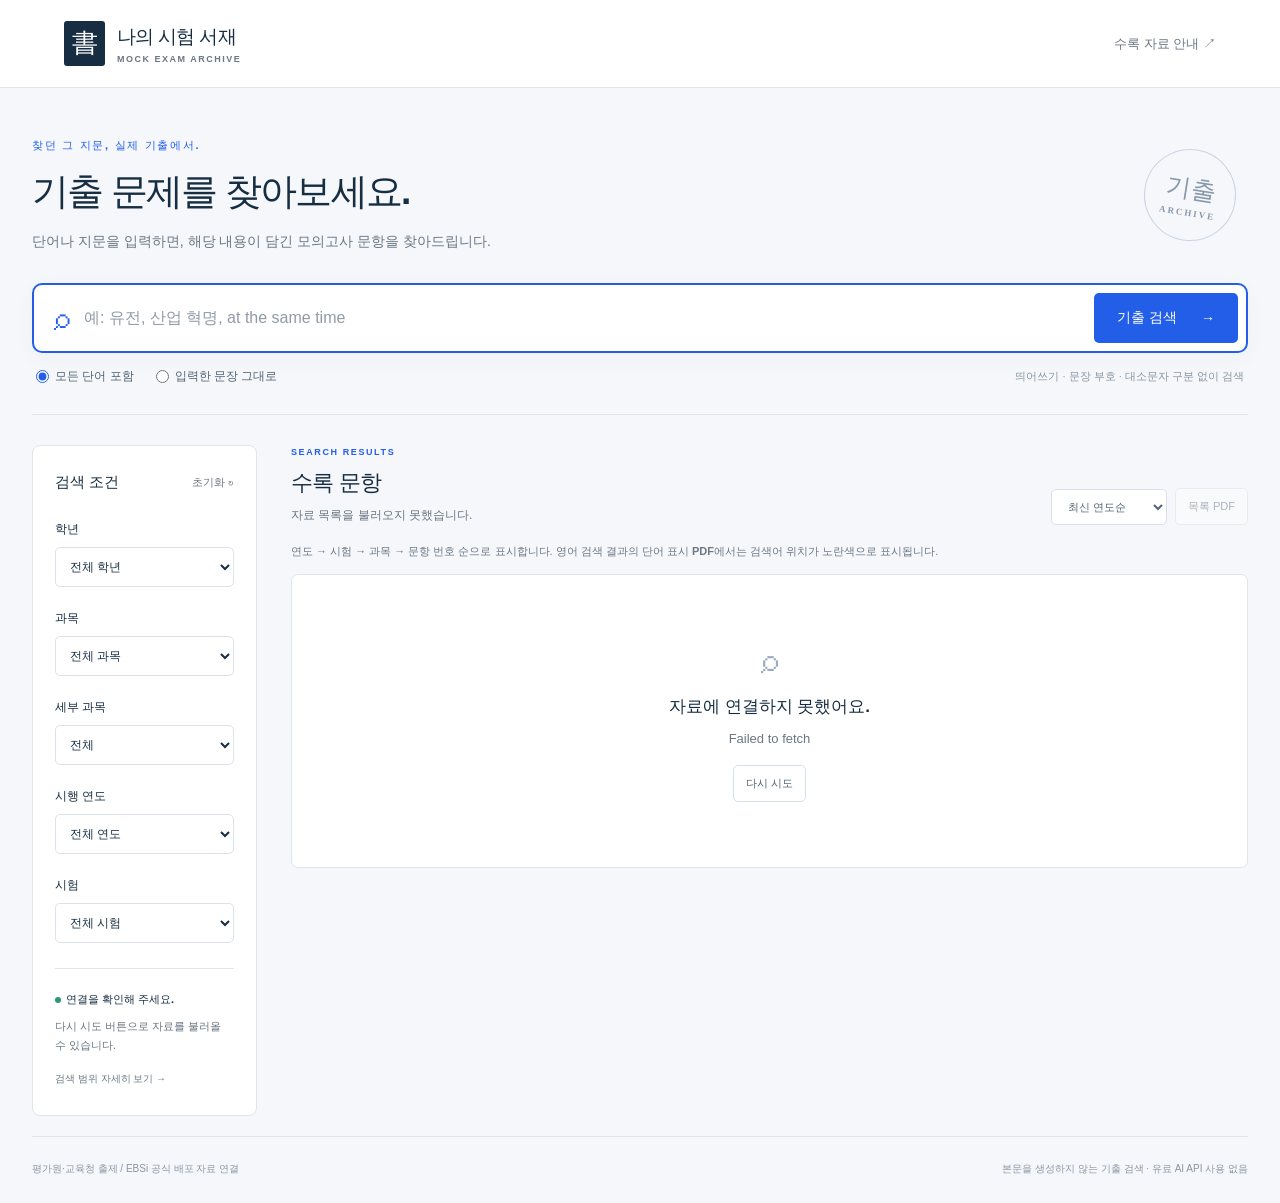
==== exam-search/index.html @ 16ad99cc "Add high-school exam search and highlighted PDF viewer on GitHub Pages" ====
<!doctype html>
<html lang="ko">
<head>
  <meta charset="utf-8"><meta name="viewport" content="width=device-width,initial-scale=1">
  <meta name="description" content="단어와 지문으로 찾는 고1·고2·고3 공식 모의고사 기출 검색. 학년을 선택하고 영어 검색어의 위치가 표시된 PDF를 열어보세요.">
  <meta name="theme-color" content="#172e42"><title>기출 찾기 | 나의 시험 서재</title>
  <link rel="icon" href="./favicon.svg" type="image/svg+xml"><link rel="stylesheet" href="./styles.css">
  <script src="./config.js" defer></script><script src="./app.js" defer></script>
</head>
<body>
  <header class="topbar"><a class="brand" href="./" aria-label="나의 시험 서재 홈"><span class="brand-mark">書</span><span>나의 시험 서재<small>MOCK EXAM ARCHIVE</small></span></a><button class="text-button" id="coverage-open">수록 자료 안내 <span aria-hidden="true">↗</span></button></header>
  <main>
    <section class="intro"><div><p class="eyebrow">찾던 그 지문, 실제 기출에서.</p><h1>기출 문제를 찾아보세요.</h1><p class="intro-copy">단어나 지문을 입력하면, 해당 내용이 담긴 모의고사 문항을 찾아드립니다.</p></div><div class="archive-stamp" aria-hidden="true">기출<br><span>ARCHIVE</span></div></section>
    <form id="search-form" role="search">
      <div class="search-box"><label class="sr-only" for="query">찾을 단어 또는 지문</label><span aria-hidden="true" class="search-icon">⌕</span><input id="query" name="q" type="search" maxlength="200" placeholder="예: 유전, 산업 혁명, at the same time" autocomplete="off"><button class="primary" type="submit">기출 검색 <span aria-hidden="true">→</span></button></div>
      <div class="search-options"><label><input type="radio" name="mode" value="all" checked> 모든 단어 포함</label><label><input type="radio" name="mode" value="phrase"> 입력한 문장 그대로</label><span>띄어쓰기 · 문장 부호 · 대소문자 구분 없이 검색</span></div>
    </form>
    <div class="workspace">
      <aside class="filters" aria-label="검색 조건"><div class="filter-heading"><h2>검색 조건</h2><button id="reset" class="text-button" type="button">초기화 ↻</button></div>
        <label for="grade">학년</label><select id="grade" aria-label="학년"><option value="">전체 학년</option></select>
        <label for="subject">과목</label><select id="subject"><option value="">전체 과목</option></select>
        <label for="detail">세부 과목</label><select id="detail"><option value="">전체</option></select>
        <label for="year">시행 연도</label><select id="year"><option value="">전체 연도</option></select>
        <label for="kind">시험</label><select id="kind"><option value="">전체 시험</option></select>
        <div class="coverage-note"><span class="live-dot"></span><strong id="coverage-title">수록 자료 확인 중</strong><p id="coverage-summary">공식 배포 자료를 확인하고 있습니다.</p><button id="coverage-more" type="button" class="text-button">검색 범위 자세히 보기 →</button></div>
      </aside>
      <section class="results-section" aria-labelledby="results-title"><div class="results-heading"><div><p class="eyebrow">SEARCH RESULTS</p><h2 id="results-title">수록 문항</h2><p id="result-summary" role="status" aria-live="polite">자료를 불러오고 있습니다.</p></div><div class="result-tools"><label class="sr-only" for="sort">결과 정렬</label><select id="sort"><option value="newest">최신 연도순</option><option value="oldest">오래된 연도순</option></select><button class="secondary" type="button" id="print" disabled>목록 PDF</button></div></div>
        <p class="reading-note">연도 → 시험 → 과목 → 문항 번호 순으로 표시합니다. 영어 검색 결과의 <strong>단어 표시 PDF</strong>에서는 검색어 위치가 노란색으로 표시됩니다.</p>
        <div id="results" aria-busy="true"><div class="state-card"><span class="loader" aria-hidden="true"></span><h3>기출 목록을 불러오는 중입니다.</h3></div></div>
        <nav class="pagination" id="pagination" aria-label="결과 페이지"></nav>
      </section>
    </div>
    <footer><p>평가원·교육청 출제 / EBSi 공식 배포 자료 연결</p><p>본문을 생성하지 않는 기출 검색 · 유료 AI API 사용 없음</p></footer>
  </main>
  <dialog id="coverage-dialog" aria-labelledby="coverage-dialog-title"><div class="dialog-heading"><div><p class="eyebrow">ABOUT THIS ARCHIVE</p><h2 id="coverage-dialog-title">검색할 수 있는 자료</h2></div><button class="icon-button" id="coverage-close" aria-label="안내 닫기">×</button></div><p id="catalog-stats"></p><ul id="limitations"></ul><h3>출처와 수록 시험</h3><p>평가원·교육청이 출제하고 EBSi가 배포하는 공개 문제지를 기준으로 문항 번호를 확인했습니다. 문제 본문은 원문 링크에서 확인할 수 있습니다.</p><div id="source-list"></div><a class="source-link" href="https://www.ebsi.co.kr/ebs/xip/xipc/previousPaperList.ebs?targetCd=D300" target="_blank" rel="noopener noreferrer">EBSi 공식 기출문제 자료실 ↗</a></dialog>
  <noscript><p class="no-script">이 검색 서비스는 자바스크립트를 켜야 사용할 수 있습니다. Chrome 설정에서 자바스크립트를 허용해 주세요.</p></noscript>
</body></html>
---- exam-search/styles.css ----
:root{color-scheme:light;--ink:#172e42;--muted:#6b7783;--blue:#225ee8;--line:#e0e5eb;--paper:#f5f7fa;--white:#fff;font-family:Pretendard,"Noto Sans KR","Apple SD Gothic Neo","Malgun Gothic",sans-serif;color:var(--ink);background:var(--paper);font-synthesis:none}*{box-sizing:border-box}body{margin:0}button,input,select{font:inherit}button,a,input,select{touch-action:manipulation}button,a,select{ -webkit-tap-highlight-color:transparent}button{cursor:pointer}button:disabled{opacity:.45;cursor:default}a{color:inherit}button:focus-visible,a:focus-visible,input:focus-visible,select:focus-visible{outline:3px solid #7ca3ff;outline-offset:3px}.topbar{height:88px;background:#fff;border-bottom:1px solid var(--line);padding:0 max(5%,calc((100vw - 1280px)/2));display:flex;align-items:center;justify-content:space-between;gap:20px}.brand{display:flex;align-items:center;gap:12px;text-decoration:none;font-size:19px;font-weight:800;letter-spacing:-.7px}.brand-mark{display:grid;place-items:center;background:var(--ink);color:#fff;width:41px;height:45px;border-radius:3px;font-size:26px;font-family:serif}.brand small{display:block;font-size:9px;letter-spacing:1.5px;color:var(--muted);margin-top:4px}.text-button{background:none;border:0;color:var(--muted);padding:7px 0;font-size:12px;font-weight:600}.topbar .text-button{font-size:13px}.text-button:hover{color:var(--blue)}main{max-width:1280px;margin:auto;padding:48px 32px 0}.intro{display:flex;align-items:center;justify-content:space-between;gap:20px;margin-bottom:30px}.eyebrow{font-size:11px;font-weight:700;letter-spacing:1.7px;color:var(--blue);margin:0 0 12px}h1{font-size:37px;letter-spacing:-1.8px;line-height:1.35;margin:0 0 13px}p{line-height:1.7}.intro-copy{margin:0;color:var(--muted);font-size:14px}.archive-stamp{width:92px;height:92px;border:1px solid #cbd5e2;transform:rotate(9deg);display:flex;flex-direction:column;align-items:center;justify-content:center;border-radius:50%;font-family:serif;font-weight:bold;font-size:25px;color:#8899ac;margin-right:12px}.archive-stamp span{font-family:inherit;font-size:9px;letter-spacing:2px;margin-top:3px}.search-box{display:flex;align-items:center;gap:14px;background:#fff;border:2px solid var(--blue);padding:8px;border-radius:10px;box-shadow:0 6px 24px #16357308}.search-icon{font-size:31px;padding-left:12px;color:var(--blue)}.search-box input{width:100%;min-width:0;background:transparent;border:0;padding:10px 0;outline:none;font-size:16px;color:var(--ink)}.search-box input::placeholder{color:#909ba7}.primary{display:flex;align-items:center;justify-content:center;gap:24px;white-space:nowrap;border:0;border-radius:5px;padding:16px 23px;background:var(--blue);color:#fff;font-weight:700;font-size:14px}.primary:hover{background:#184ed0}.search-options{display:flex;align-items:center;gap:22px;padding:15px 4px 29px;font-size:12px;color:#526474;flex-wrap:wrap}.search-options label{display:flex;align-items:center;gap:6px}.search-options input{accent-color:var(--blue);margin:0}.search-options>span{color:#8a96a2;font-size:11px;margin-left:auto}.workspace{display:grid;grid-template-columns:225px minmax(0,1fr);gap:34px;border-top:1px solid var(--line);padding-top:30px}.filters{align-self:start;background:#fff;border:1px solid var(--line);border-radius:8px;padding:22px}.filter-heading{display:flex;align-items:center;justify-content:space-between;gap:6px;margin-bottom:24px}.filter-heading h2{font-size:15px;margin:0}.filter-heading .text-button{font-size:11px}.filters>label{display:block;font-size:12px;font-weight:700;margin-bottom:9px}.filters>select{width:100%;padding:11px 10px;background:#fff;color:var(--ink);border:1px solid #dce2e9;border-radius:5px;font-size:12px;margin-bottom:23px;cursor:pointer}.coverage-note{padding-top:23px;border-top:1px solid var(--line);margin-top:2px;font-size:11px}.coverage-note strong{font-size:11px}.live-dot{display:inline-block;width:6px;height:6px;border-radius:50%;background:#2a9879;margin-right:5px}.coverage-note p{font-size:11px;color:var(--muted);margin:10px 0}.coverage-note button{font-size:10px}.results-heading{display:flex;align-items:flex-end;justify-content:space-between;gap:16px;margin-bottom:18px}.results-heading .eyebrow{font-size:9px;letter-spacing:1.6px;margin:0 0 7px}.results-heading h2{font-size:22px;letter-spacing:-.7px;margin:0}.results-heading h2 span{color:var(--blue)}#result-summary{font-size:12px;color:var(--muted);margin:7px 0 0}.result-tools{display:flex;gap:8px;align-items:center;flex-shrink:0}.result-tools select,.secondary{font-size:11px;padding:10px 12px;border:1px solid #d8e0e9;background:#fff;border-radius:5px;color:#526474;white-space:nowrap}.secondary:hover{border-color:var(--blue);color:var(--blue)}.reading-note{font-size:11px;line-height:1.6;margin:0 0 13px;color:var(--muted)}#results{display:grid;gap:10px}.result-card{background:#fff;border:1px solid var(--line);border-radius:7px;padding:20px 22px;display:grid;grid-template-columns:minmax(0,1fr) auto;gap:15px;align-items:center}.result-card:hover{border-color:#b1c4e3}.result-top{display:flex;gap:7px;align-items:center;flex-wrap:wrap;margin-bottom:10px}.subject-tag{font-size:10px;color:#225ee8;background:#edf2ff;padding:4px 7px;border-radius:3px;font-weight:700}.detail-tag{font-size:11px;color:#6a7785}.result-card h3{font-size:15px;line-height:1.6;margin:0;letter-spacing:-.4px}.question-number{color:var(--blue);white-space:nowrap}.result-meta{font-size:10px;color:#86919d;margin:8px 0 0;line-height:1.7}.shared-tag{display:inline-block;margin:8px 0 0;color:#6a7785;font-size:10px;background:#f4f6f9;padding:3px 6px;border-radius:3px}.result-actions{display:flex;flex-direction:column;align-items:center;gap:8px}.pdf-link{display:block;border:1px solid #cfdaeb;border-radius:4px;color:#244e8b;padding:10px 13px;text-decoration:none;font-size:11px;white-space:nowrap;font-weight:700}.pdf-link:hover{background:#edf3ff}.explanation-link{font-size:10px;color:var(--muted);text-decoration:none;padding:4px}.explanation-link:hover{color:var(--blue)}.pagination{display:flex;gap:8px;justify-content:center;align-items:center;padding:25px 0}.pagination button{border:1px solid var(--line);padding:9px 13px;background:#fff;color:var(--ink);border-radius:4px;font-size:12px}.pagination span{font-size:11px;color:var(--muted);min-width:80px;text-align:center}.state-card{text-align:center;min-height:260px;padding:65px 24px;background:#fff;border:1px solid var(--line);border-radius:7px}.state-card h3{font-size:17px;margin:16px 0 10px}.state-card p{color:var(--muted);font-size:13px;max-width:440px;margin:0 auto 15px}.state-symbol{font-size:34px;color:#9caabd}.loader{display:inline-block;width:26px;height:26px;border:2px solid #dbe5ff;border-top-color:var(--blue);border-radius:50%;animation:spin 1s linear infinite}@keyframes spin{to{transform:rotate(360deg)}}footer{display:flex;justify-content:space-between;gap:15px;border-top:1px solid var(--line);padding:23px 0 26px;color:#8a96a2;font-size:10px;margin-top:20px}footer p{margin:0}dialog{border:1px solid var(--line);border-radius:12px;max-width:680px;width:calc(100% - 32px);max-height:85vh;padding:32px;color:var(--ink);box-shadow:0 20px 100px #172e4233}dialog::backdrop{background:#14253a75}.dialog-heading{display:flex;align-items:flex-start;justify-content:space-between;gap:20px}.dialog-heading h2{font-size:24px;margin:0}.icon-button{border:0;background:#f2f5f9;border-radius:50%;width:30px;height:30px;font-size:24px;line-height:1;color:var(--ink)}dialog p,dialog li{font-size:13px;line-height:1.8;color:var(--muted)}dialog ul{padding-left:20px}dialog li{margin:10px 0}dialog h3{font-size:15px;margin:25px 0 8px}#source-list{display:grid;gap:6px;margin:15px 0 24px}.source-row{padding:9px 12px;background:var(--paper);font-size:12px;line-height:1.6;display:flex;justify-content:space-between;gap:12px}.source-link{font-size:12px;color:var(--blue)}.sr-only{position:absolute;width:1px;height:1px;padding:0;margin:-1px;overflow:hidden;clip:rect(0,0,0,0);white-space:nowrap;border:0}.no-script{padding:20px;background:#fff4d8;text-align:center}.print-query{display:none}@media(max-width:850px){main{padding:34px 22px 0}.topbar{padding:0 22px;height:76px}.workspace{grid-template-columns:190px minmax(0,1fr);gap:20px}.filters{padding:17px}.results-heading{align-items:flex-start;flex-direction:column;gap:14px}.result-tools{align-self:flex-end}.result-card{padding:16px}.search-options{gap:16px}.search-options>span{width:100%;margin:0}.archive-stamp{width:76px;height:76px;flex-shrink:0}h1{font-size:31px}}@media(max-width:600px){main{padding:29px 16px 0}.topbar{padding:0 16px;height:70px}.brand{font-size:16px}.brand-mark{width:33px;height:38px;font-size:22px}.brand small{font-size:8px}.topbar .text-button{font-size:11px}.intro{margin-bottom:24px}.intro-copy{font-size:12px}.archive-stamp{display:none}h1{font-size:27px;letter-spacing:-1.3px}.eyebrow{font-size:10px}.search-box{padding:5px;gap:7px}.search-icon{padding-left:6px;font-size:25px}.search-box input{font-size:13px}.primary{padding:14px 12px;font-size:12px;gap:8px}.search-options{font-size:11px;padding-bottom:23px;gap:12px}.search-options>span{font-size:10px}.workspace{display:block;padding-top:20px}.filters{display:grid;grid-template-columns:1fr 1fr;gap:6px 12px;padding:15px;margin-bottom:25px}.filter-heading{grid-column:1/-1;margin-bottom:5px}.filters>label{display:none}.filters>select{margin:0;padding:10px 8px;font-size:11px}.coverage-note{grid-column:1/-1;padding-top:12px;margin-top:8px}.coverage-note p{display:inline;margin:0 6px;font-size:10px}.coverage-note button{display:block;margin-top:3px}.results-heading{flex-direction:row;align-items:flex-end;gap:10px}.results-heading h2{font-size:20px}.result-tools{gap:5px}.result-tools select,.secondary{padding:8px 6px;font-size:10px}#result-summary{font-size:10px}.reading-note{font-size:10px}.result-card{gap:8px;padding:15px 12px}.result-card h3{font-size:13px}.result-top{gap:5px;margin-bottom:7px}.result-meta{font-size:9px}.pdf-link{font-size:10px;padding:9px}.detail-tag{font-size:10px}footer{display:block;font-size:9px}footer p+p{margin-top:4px}dialog{padding:23px}dialog p,dialog li{font-size:12px}.source-row{font-size:11px;display:block}}@media(prefers-reduced-motion:reduce){.loader{animation:none}}@media print{body{background:white;font-size:12px}.topbar{padding:0;height:70px;border-bottom:2px solid #172e42}.topbar button,.intro,#search-form,.filters,.result-tools,.reading-note,.pagination,footer,dialog{display:none!important}main{padding:25px 0;max-width:none}.workspace{display:block;border:0;padding:0}.results-heading h2{font-size:22px}.result-card{break-inside:avoid;padding:12px;border-radius:0;box-shadow:none;margin-bottom:8px}.result-actions{display:none}.result-meta{font-size:10px}.result-card a{color:#000;text-decoration:none}.result-card h3{font-size:13px}.print-query{display:block;font-size:12px;color:#444}.results-heading .eyebrow{color:#444}#results{display:block}.state-card{display:none}}

.grade-tag{font-size:10px;color:#6a7785;background:#f1f4f8;border-radius:3px;padding:3px 6px}.highlight-link{background:#fff8da;border-color:#ead27b;color:#69521b}.highlight-link:hover{background:#fff0af;border-color:#d5b54b}

.pdf-error-actions{display:flex;gap:12px;flex-wrap:wrap;margin:26px 0}.pdf-error-actions .pdf-link{background:white;padding:14px 18px}
.viewer-body{background:#f5f7fa}.viewer-main{max-width:1400px;padding-top:28px}.viewer-main h1{font-size:24px}.viewer-main>p{font-size:13px;color:#6b7783}.viewer-actions{display:flex;align-items:center;gap:12px;flex-wrap:wrap;margin:18px 0}.viewer-actions .pdf-link{background:white}.pdf-frame{width:100%;height:calc(100vh - 270px);min-height:480px;border:1px solid #d8e0e9;background:white;border-radius:6px;margin-bottom:20px}[hidden]{display:none!important}@media(max-width:600px){.viewer-main h1{font-size:20px}.viewer-actions{gap:8px}.pdf-frame{min-height:500px}.viewer-actions .pdf-link{font-size:11px}}
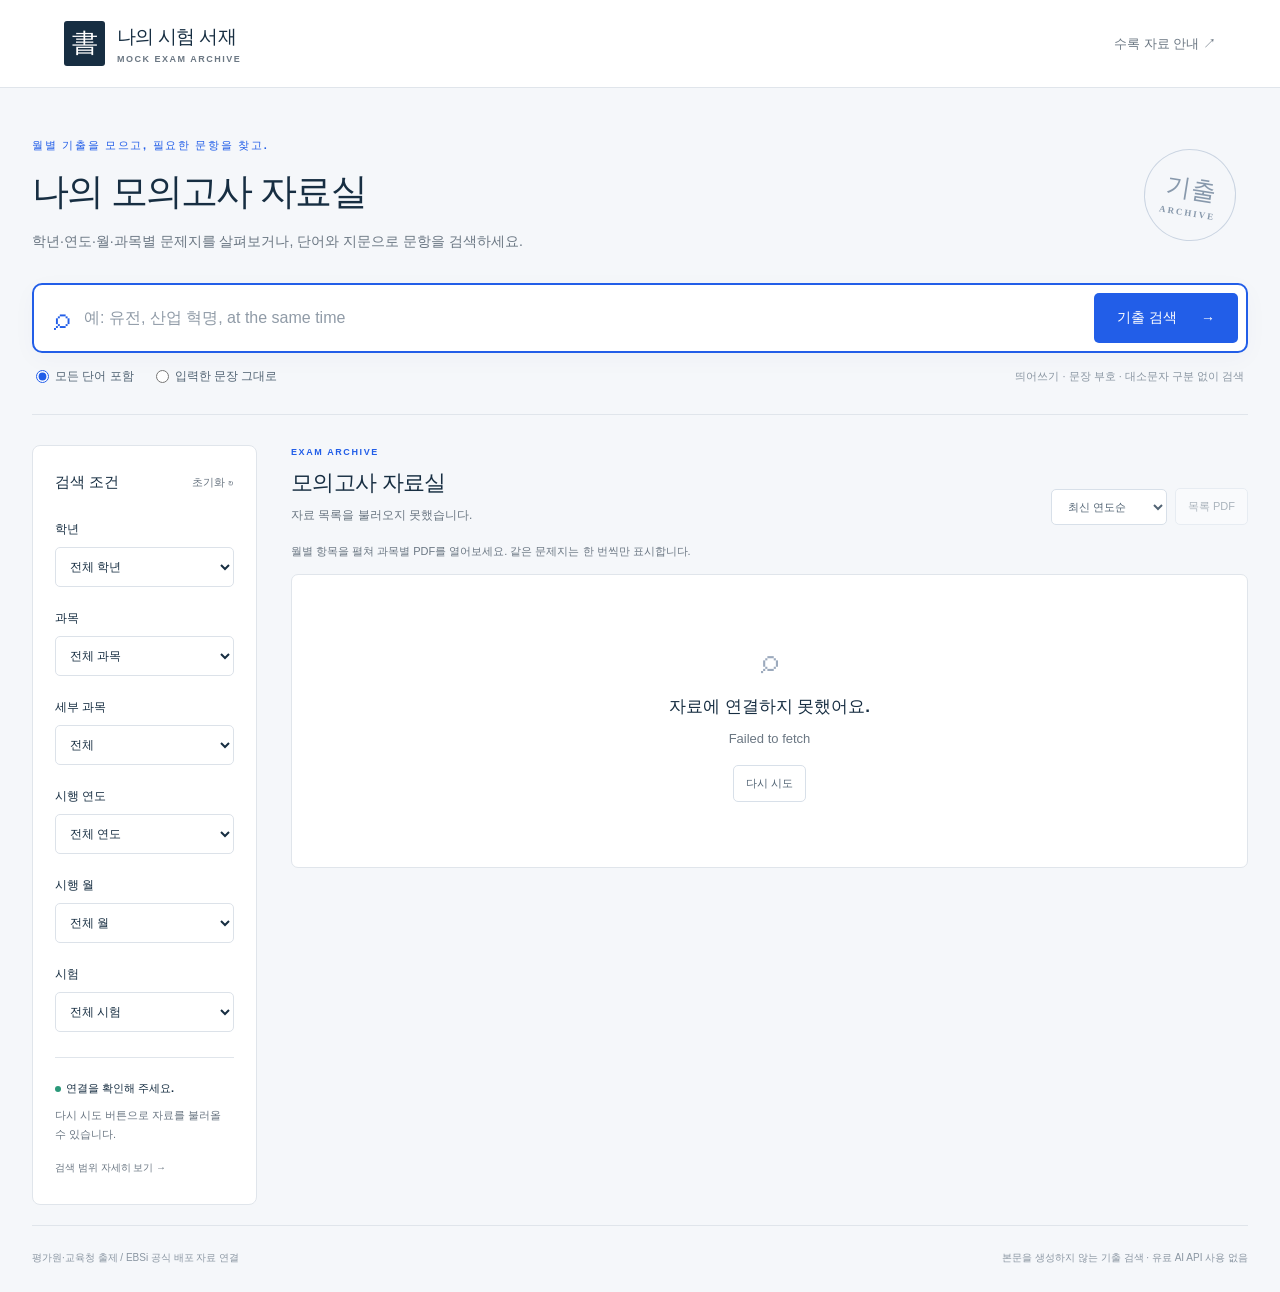
==== commit a08183f8: "Organize monthly exam PDFs and show matching questions individually" ====
--- a/exam-search/index.html
+++ b/exam-search/index.html
@@ -4,13 +4,13 @@
   <meta charset="utf-8"><meta name="viewport" content="width=device-width,initial-scale=1">
   <meta name="description" content="단어와 지문으로 찾는 고1·고2·고3 공식 모의고사 기출 검색. 학년을 선택하고 영어 검색어의 위치가 표시된 PDF를 열어보세요.">
   <meta name="theme-color" content="#172e42"><title>기출 찾기 | 나의 시험 서재</title>
-  <link rel="icon" href="./favicon.svg" type="image/svg+xml"><link rel="stylesheet" href="./styles.css">
-  <script src="./config.js" defer></script><script src="./app.js" defer></script>
+  <link rel="icon" href="./favicon.svg" type="image/svg+xml"><link rel="stylesheet" href="./styles.css?v=archive-2">
+  <script src="./config.js?v=archive-2" defer></script><script src="./catalog.js?v=archive-2" defer></script><script src="./app.js?v=archive-2" defer></script>
 </head>
 <body>
   <header class="topbar"><a class="brand" href="./" aria-label="나의 시험 서재 홈"><span class="brand-mark">書</span><span>나의 시험 서재<small>MOCK EXAM ARCHIVE</small></span></a><button class="text-button" id="coverage-open">수록 자료 안내 <span aria-hidden="true">↗</span></button></header>
   <main>
-    <section class="intro"><div><p class="eyebrow">찾던 그 지문, 실제 기출에서.</p><h1>기출 문제를 찾아보세요.</h1><p class="intro-copy">단어나 지문을 입력하면, 해당 내용이 담긴 모의고사 문항을 찾아드립니다.</p></div><div class="archive-stamp" aria-hidden="true">기출<br><span>ARCHIVE</span></div></section>
+    <section class="intro"><div><p class="eyebrow">월별 기출을 모으고, 필요한 문항을 찾고.</p><h1>나의 모의고사 자료실</h1><p class="intro-copy">학년·연도·월·과목별 문제지를 살펴보거나, 단어와 지문으로 문항을 검색하세요.</p></div><div class="archive-stamp" aria-hidden="true">기출<br><span>ARCHIVE</span></div></section>
     <form id="search-form" role="search">
       <div class="search-box"><label class="sr-only" for="query">찾을 단어 또는 지문</label><span aria-hidden="true" class="search-icon">⌕</span><input id="query" name="q" type="search" maxlength="200" placeholder="예: 유전, 산업 혁명, at the same time" autocomplete="off"><button class="primary" type="submit">기출 검색 <span aria-hidden="true">→</span></button></div>
       <div class="search-options"><label><input type="radio" name="mode" value="all" checked> 모든 단어 포함</label><label><input type="radio" name="mode" value="phrase"> 입력한 문장 그대로</label><span>띄어쓰기 · 문장 부호 · 대소문자 구분 없이 검색</span></div>
@@ -21,11 +21,12 @@
         <label for="subject">과목</label><select id="subject"><option value="">전체 과목</option></select>
         <label for="detail">세부 과목</label><select id="detail"><option value="">전체</option></select>
         <label for="year">시행 연도</label><select id="year"><option value="">전체 연도</option></select>
+        <label for="month">시행 월</label><select id="month"><option value="">전체 월</option></select>
         <label for="kind">시험</label><select id="kind"><option value="">전체 시험</option></select>
         <div class="coverage-note"><span class="live-dot"></span><strong id="coverage-title">수록 자료 확인 중</strong><p id="coverage-summary">공식 배포 자료를 확인하고 있습니다.</p><button id="coverage-more" type="button" class="text-button">검색 범위 자세히 보기 →</button></div>
       </aside>
-      <section class="results-section" aria-labelledby="results-title"><div class="results-heading"><div><p class="eyebrow">SEARCH RESULTS</p><h2 id="results-title">수록 문항</h2><p id="result-summary" role="status" aria-live="polite">자료를 불러오고 있습니다.</p></div><div class="result-tools"><label class="sr-only" for="sort">결과 정렬</label><select id="sort"><option value="newest">최신 연도순</option><option value="oldest">오래된 연도순</option></select><button class="secondary" type="button" id="print" disabled>목록 PDF</button></div></div>
-        <p class="reading-note">연도 → 시험 → 과목 → 문항 번호 순으로 표시합니다. 영어 검색 결과의 <strong>단어 표시 PDF</strong>에서는 검색어 위치가 노란색으로 표시됩니다.</p>
+      <section class="results-section" aria-labelledby="results-title"><div class="results-heading"><div><p class="eyebrow" id="results-eyebrow">EXAM ARCHIVE</p><h2 id="results-title">모의고사 자료실</h2><p id="result-summary" role="status" aria-live="polite">자료를 불러오고 있습니다.</p></div><div class="result-tools"><label class="sr-only" for="sort">결과 정렬</label><select id="sort"><option value="newest">최신 연도순</option><option value="oldest">오래된 연도순</option></select><button class="secondary" type="button" id="print" disabled>목록 PDF</button></div></div>
+        <p class="reading-note" id="reading-note">월별 항목을 펼쳐 과목별 PDF를 열어보세요. 같은 문제지는 한 번씩만 표시합니다.</p><button type="button" id="browse-return" class="text-button browse-return" hidden>← 키워드 지우고 자료실 보기</button>
         <div id="results" aria-busy="true"><div class="state-card"><span class="loader" aria-hidden="true"></span><h3>기출 목록을 불러오는 중입니다.</h3></div></div>
         <nav class="pagination" id="pagination" aria-label="결과 페이지"></nav>
       </section>
--- a/exam-search/styles.css
+++ b/exam-search/styles.css
@@ -4,3 +4,4 @@
 
 .pdf-error-actions{display:flex;gap:12px;flex-wrap:wrap;margin:26px 0}.pdf-error-actions .pdf-link{background:white;padding:14px 18px}
 .viewer-body{background:#f5f7fa}.viewer-main{max-width:1400px;padding-top:28px}.viewer-main h1{font-size:24px}.viewer-main>p{font-size:13px;color:#6b7783}.viewer-actions{display:flex;align-items:center;gap:12px;flex-wrap:wrap;margin:18px 0}.viewer-actions .pdf-link{background:white}.pdf-frame{width:100%;height:calc(100vh - 270px);min-height:480px;border:1px solid #d8e0e9;background:white;border-radius:6px;margin-bottom:20px}[hidden]{display:none!important}@media(max-width:600px){.viewer-main h1{font-size:20px}.viewer-actions{gap:8px}.pdf-frame{min-height:500px}.viewer-actions .pdf-link{font-size:11px}}
+.archive-category{margin:0 0 22px}.category-title{font-size:15px;margin:0 0 12px;letter-spacing:-.3px}.exam-group{background:#fff;border:1px solid #e0e5eb;border-radius:7px;margin:0 0 10px;overflow:hidden}.exam-group-heading{display:flex;align-items:center;gap:14px;padding:18px 20px;cursor:pointer;list-style:none}.exam-group-heading::-webkit-details-marker{display:none}.exam-group-heading:after{content:'＋';color:#7b8998;font-size:16px}.exam-group[open]>.exam-group-heading:after{content:'−'}.exam-group[open]>.exam-group-heading{border-bottom:1px solid #e8edf2}.exam-month{font-size:17px;min-width:38px}.exam-kind{font-size:12px;color:#6b7783}.exam-file-count{font-size:10px;color:#8793a0;margin-left:auto;white-space:nowrap}.exam-group-body{padding:8px 20px 13px}.paper-subject{display:grid;grid-template-columns:54px minmax(0,1fr);align-items:start;gap:15px;padding:13px 0;border-bottom:1px solid #f0f3f6}.paper-subject h4{font-size:12px;margin:9px 0 0}.paper-links{display:flex;gap:10px;flex-wrap:wrap}.paper-item{display:flex;flex-direction:column;align-items:flex-start;gap:4px}.paper-link{display:block;text-decoration:none;font-size:11px;color:#244e8b;border:1px solid #d9e2ef;border-radius:4px;padding:8px 10px;background:#f9fbff}.paper-link:hover{background:#edf3ff;border-color:#9cb7e2}.paper-answer{font-size:9px;color:#7c8895;text-decoration:none;padding:3px}.paper-answer:hover{color:#225ee8}.exam-source{font-size:10px;color:#8a96a2;margin:13px 0 0}.browse-return{margin-bottom:16px;color:#225ee8}@media(max-width:600px){.exam-group-heading{padding:15px 12px;gap:9px}.exam-kind{font-size:10px}.exam-month{font-size:15px;min-width:30px}.exam-group-body{padding:4px 12px 10px}.paper-subject{grid-template-columns:42px minmax(0,1fr);gap:8px}.paper-links{gap:8px}.paper-link{font-size:10px;padding:8px}.exam-file-count{font-size:9px}}@media print{.browse-return{display:none!important}.archive-category{break-inside:avoid}.exam-group{break-inside:avoid}.exam-group-heading{padding:10px}.exam-group-body{padding:0 10px 8px}.paper-subject{padding:7px 0}.paper-link{font-size:10px;padding:4px;background:none}.paper-answer{font-size:9px}.exam-source{font-size:9px}}
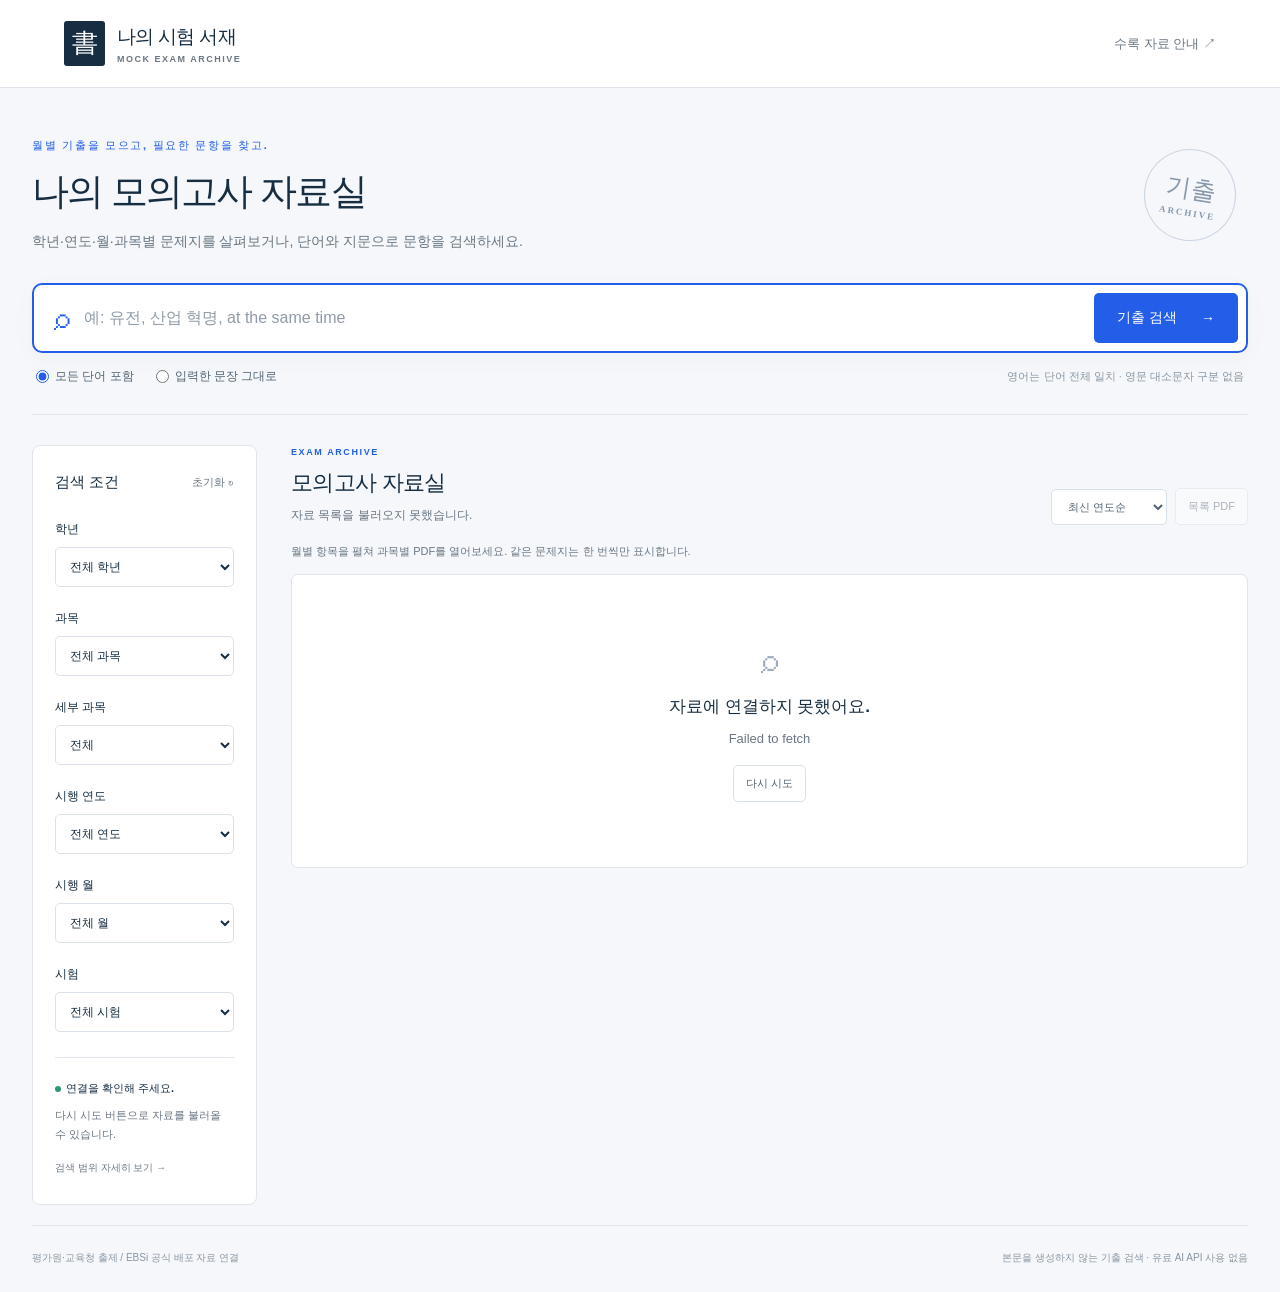
==== commit 07d6599c: "Explain exact English word matching in the search interface" ====
--- a/exam-search/index.html
+++ b/exam-search/index.html
@@ -13,7 +13,7 @@
     <section class="intro"><div><p class="eyebrow">월별 기출을 모으고, 필요한 문항을 찾고.</p><h1>나의 모의고사 자료실</h1><p class="intro-copy">학년·연도·월·과목별 문제지를 살펴보거나, 단어와 지문으로 문항을 검색하세요.</p></div><div class="archive-stamp" aria-hidden="true">기출<br><span>ARCHIVE</span></div></section>
     <form id="search-form" role="search">
       <div class="search-box"><label class="sr-only" for="query">찾을 단어 또는 지문</label><span aria-hidden="true" class="search-icon">⌕</span><input id="query" name="q" type="search" maxlength="200" placeholder="예: 유전, 산업 혁명, at the same time" autocomplete="off"><button class="primary" type="submit">기출 검색 <span aria-hidden="true">→</span></button></div>
-      <div class="search-options"><label><input type="radio" name="mode" value="all" checked> 모든 단어 포함</label><label><input type="radio" name="mode" value="phrase"> 입력한 문장 그대로</label><span>띄어쓰기 · 문장 부호 · 대소문자 구분 없이 검색</span></div>
+      <div class="search-options"><label><input type="radio" name="mode" value="all" checked> 모든 단어 포함</label><label><input type="radio" name="mode" value="phrase"> 입력한 문장 그대로</label><span>영어는 단어 전체 일치 · 영문 대소문자 구분 없음</span></div>
     </form>
     <div class="workspace">
       <aside class="filters" aria-label="검색 조건"><div class="filter-heading"><h2>검색 조건</h2><button id="reset" class="text-button" type="button">초기화 ↻</button></div>
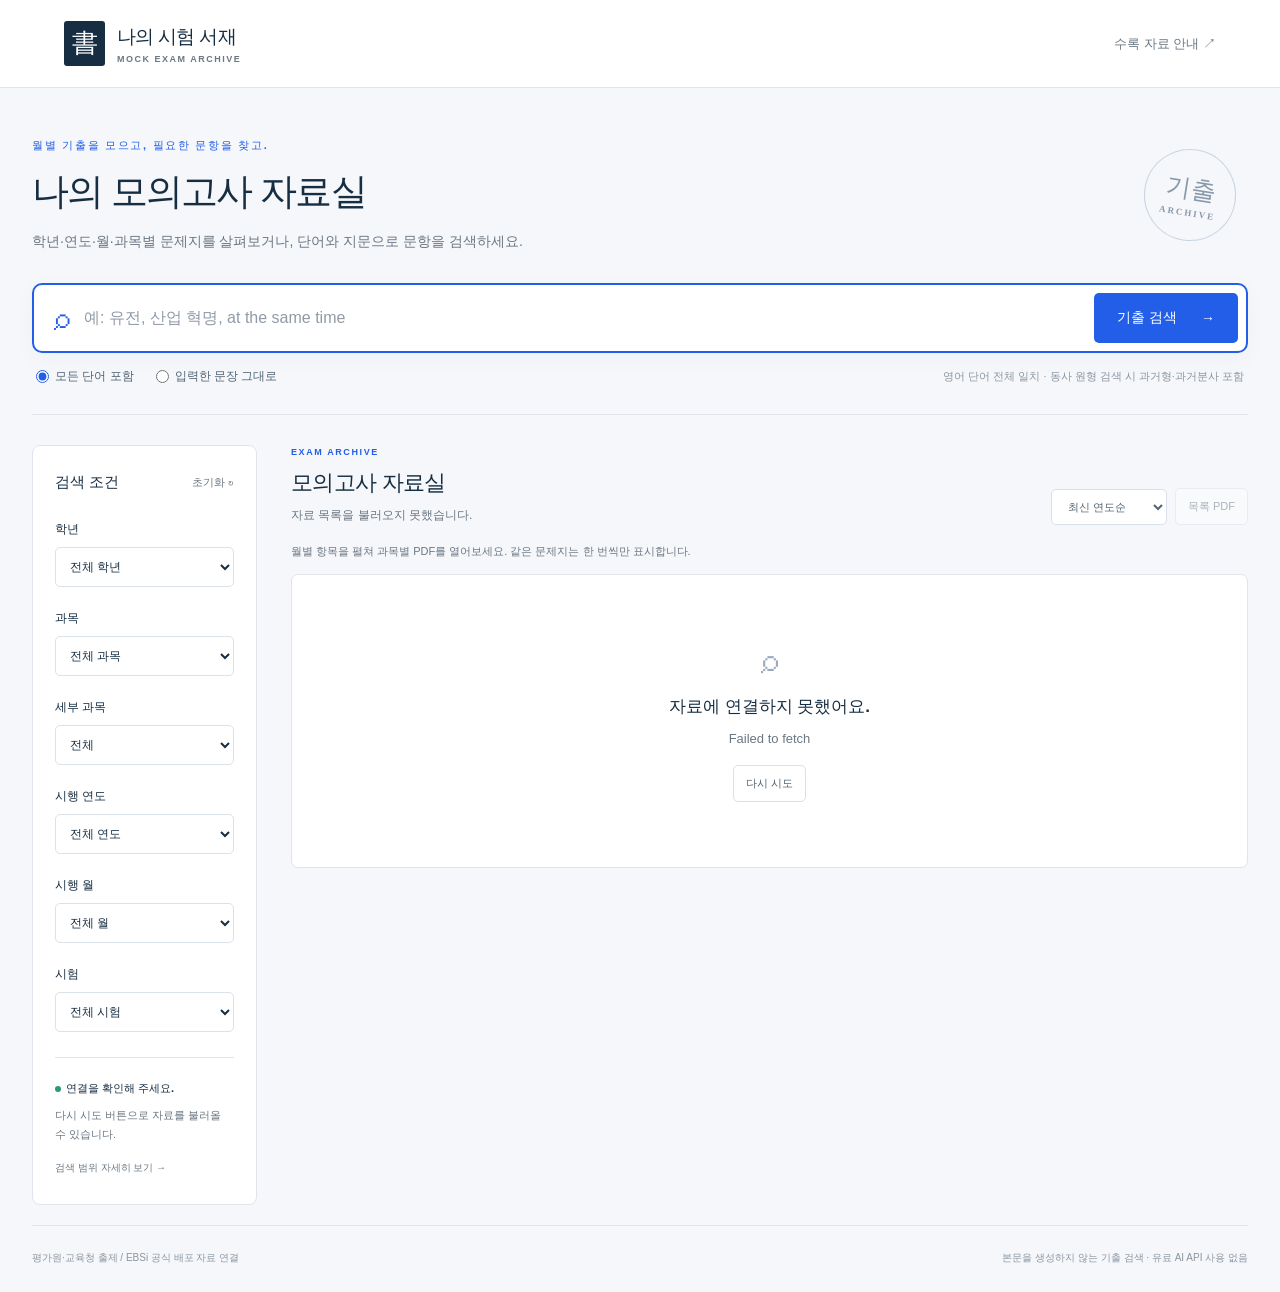
==== commit 56b2c346: "Explain past and past participle matching for English verb searches" ====
--- a/exam-search/index.html
+++ b/exam-search/index.html
@@ -13,7 +13,7 @@
     <section class="intro"><div><p class="eyebrow">월별 기출을 모으고, 필요한 문항을 찾고.</p><h1>나의 모의고사 자료실</h1><p class="intro-copy">학년·연도·월·과목별 문제지를 살펴보거나, 단어와 지문으로 문항을 검색하세요.</p></div><div class="archive-stamp" aria-hidden="true">기출<br><span>ARCHIVE</span></div></section>
     <form id="search-form" role="search">
       <div class="search-box"><label class="sr-only" for="query">찾을 단어 또는 지문</label><span aria-hidden="true" class="search-icon">⌕</span><input id="query" name="q" type="search" maxlength="200" placeholder="예: 유전, 산업 혁명, at the same time" autocomplete="off"><button class="primary" type="submit">기출 검색 <span aria-hidden="true">→</span></button></div>
-      <div class="search-options"><label><input type="radio" name="mode" value="all" checked> 모든 단어 포함</label><label><input type="radio" name="mode" value="phrase"> 입력한 문장 그대로</label><span>영어는 단어 전체 일치 · 영문 대소문자 구분 없음</span></div>
+      <div class="search-options"><label><input type="radio" name="mode" value="all" checked> 모든 단어 포함</label><label><input type="radio" name="mode" value="phrase"> 입력한 문장 그대로</label><span>영어 단어 전체 일치 · 동사 원형 검색 시 과거형·과거분사 포함</span></div>
     </form>
     <div class="workspace">
       <aside class="filters" aria-label="검색 조건"><div class="filter-heading"><h2>검색 조건</h2><button id="reset" class="text-button" type="button">초기화 ↻</button></div>
